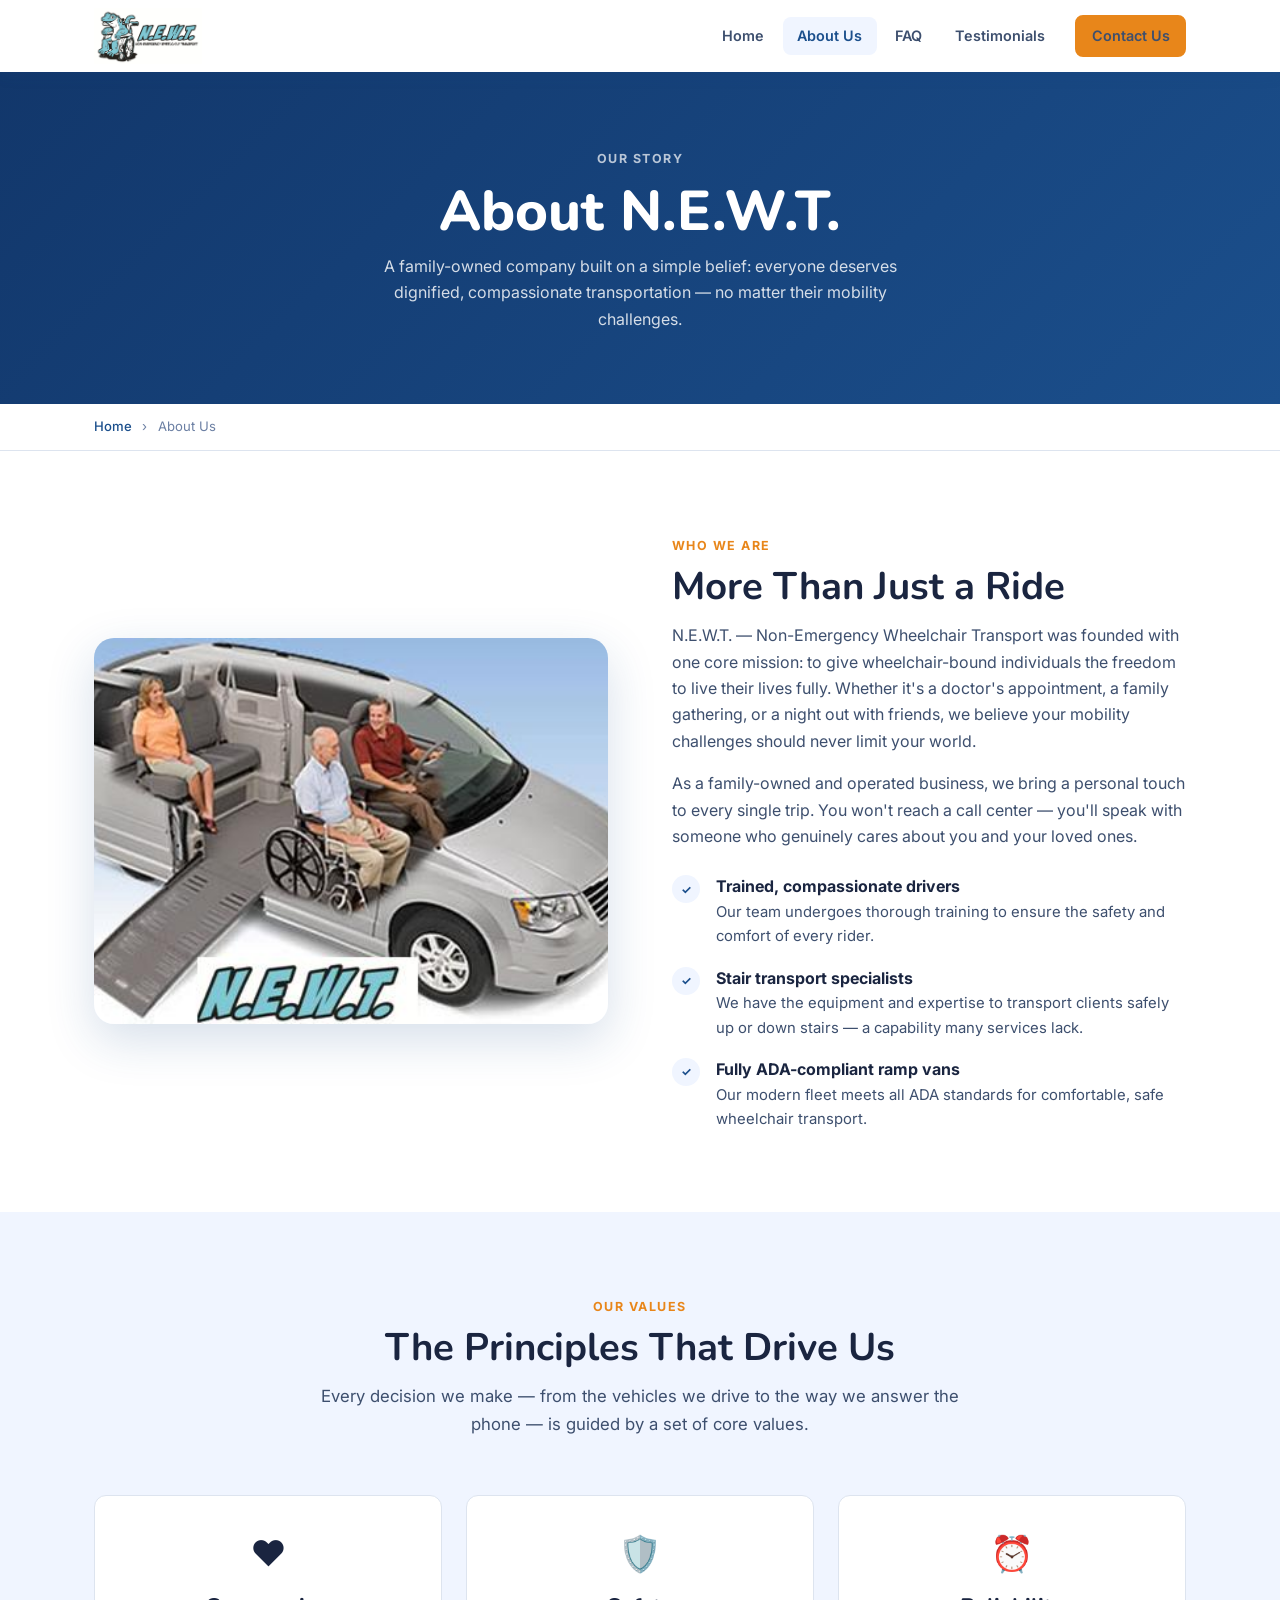
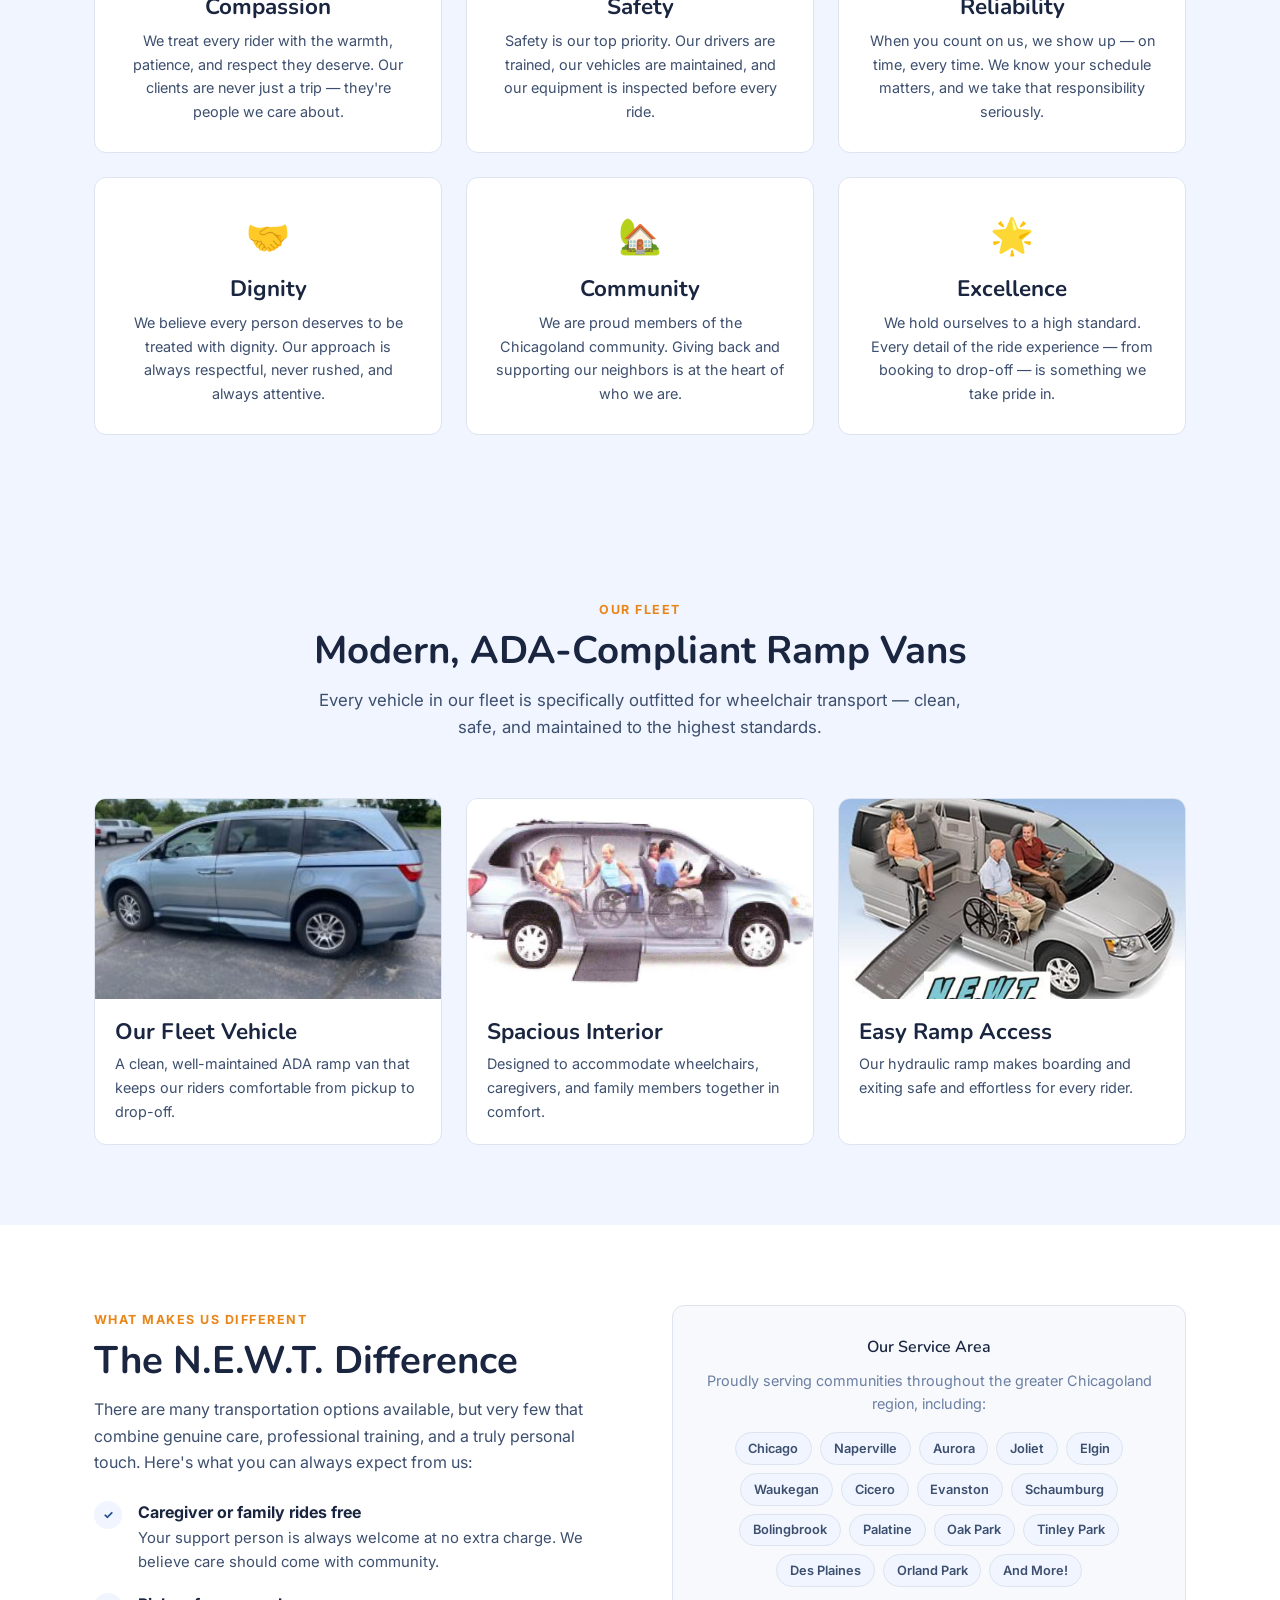
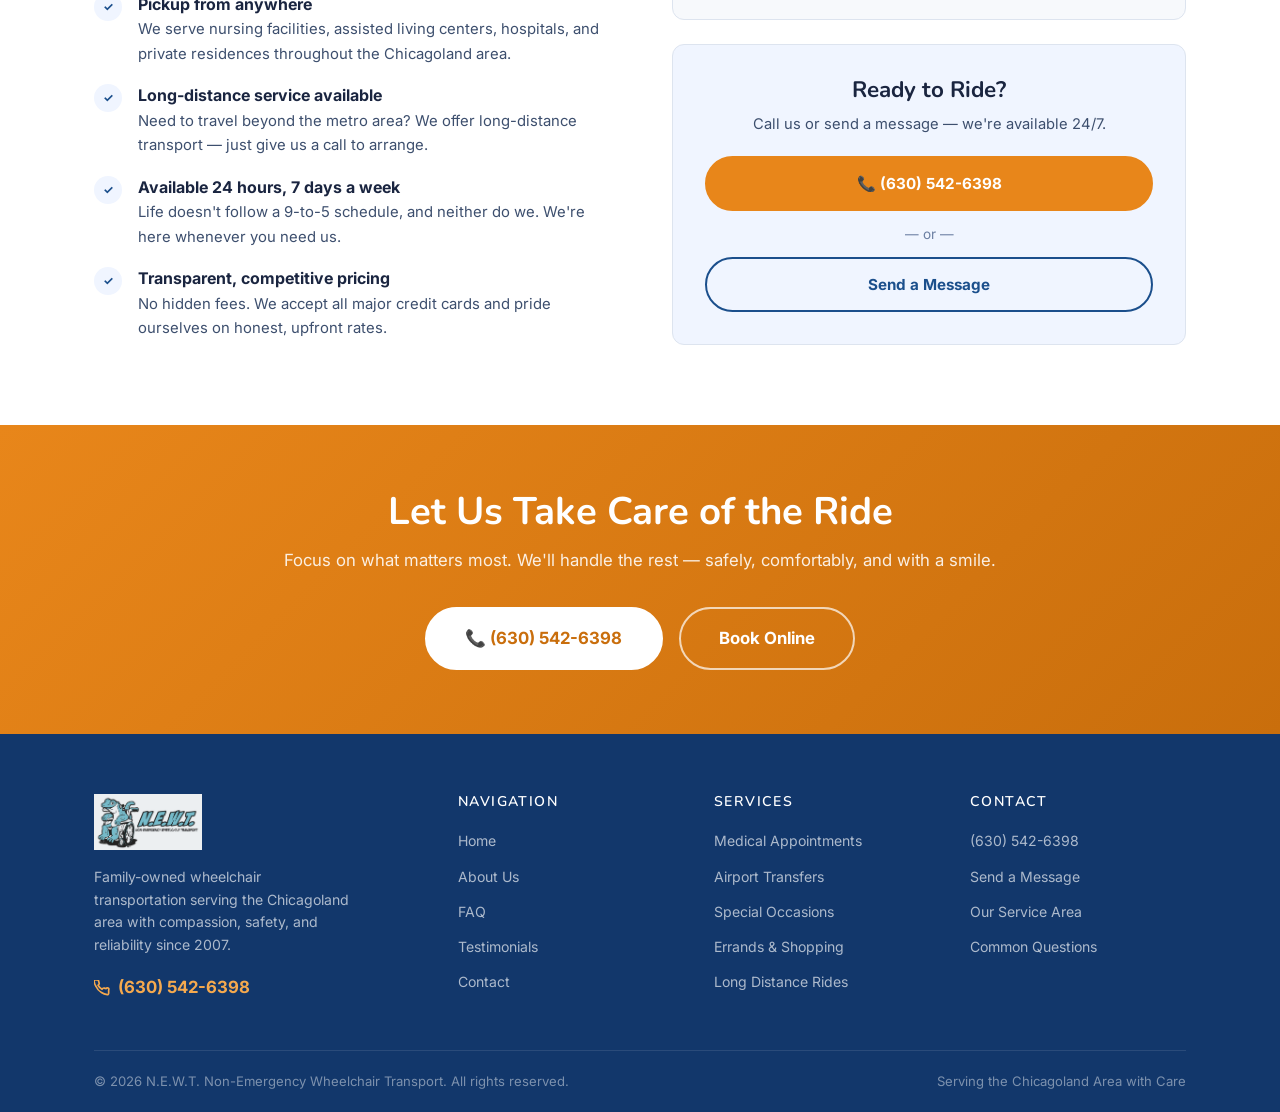
==== about.html @ 8be93bfb "Initial release of N.E.W.T. website revamp - Complete redesign with modern layout, 5 pages, brand lo" ====
<!DOCTYPE html>
<html lang="en">
<head>
  <meta charset="UTF-8" />
  <meta name="viewport" content="width=device-width, initial-scale=1.0" />
  <meta name="description" content="Learn about N.E.W.T. — a family-owned non-emergency wheelchair transport company serving the Chicagoland area with compassion and care." />
  <title>About Us — N.E.W.T. Non-Emergency Wheelchair Transport</title>
  <link rel="preconnect" href="https://fonts.googleapis.com" />
  <link rel="preconnect" href="https://fonts.gstatic.com" crossorigin />
  <link rel="stylesheet" href="css/styles.css" />
</head>
<body>

  <!-- ===== NAVBAR ===== -->
  <header class="navbar">
    <div class="container">
      <nav class="nav-inner">
        <a href="index.html" class="nav-logo">
          <img src="images/logo.png" alt="N.E.W.T. Non-Emergency Wheelchair Transport" class="nav-logo-img" />
        </a>
        <div class="nav-links">
          <a href="index.html">Home</a>
          <a href="about.html" class="active">About Us</a>
          <a href="faq.html">FAQ</a>
          <a href="testimonials.html">Testimonials</a>
          <a href="contact.html" class="btn btn-primary nav-cta">Contact Us</a>
        </div>
        <button class="hamburger" aria-label="Toggle menu">
          <span></span><span></span><span></span>
        </button>
      </nav>
      <div class="mobile-menu">
        <a href="index.html">Home</a>
        <a href="about.html">About Us</a>
        <a href="faq.html">FAQ</a>
        <a href="testimonials.html">Testimonials</a>
        <a href="contact.html" class="btn btn-primary">Contact Us</a>
      </div>
    </div>
  </header>

  <!-- ===== PAGE HERO ===== -->
  <section class="page-hero">
    <div class="container">
      <span class="section-label" style="color: rgba(255,255,255,0.7);">Our Story</span>
      <h1>About N.E.W.T.</h1>
      <p>A family-owned company built on a simple belief: everyone deserves dignified, compassionate transportation — no matter their mobility challenges.</p>
    </div>
  </section>

  <!-- ===== BREADCRUMB ===== -->
  <div class="breadcrumb">
    <div class="container">
      <a href="index.html">Home</a>
      <span>›</span>
      About Us
    </div>
  </div>

  <!-- ===== OUR STORY ===== -->
  <section class="section">
    <div class="container">
      <div class="about-grid">
        <div class="about-image-wrap fade-up">
          <img src="images/van-ramp.png" alt="N.E.W.T. wheelchair van with ramp deployed showing comfortable interior" style="width:100%; height:100%; object-fit:cover; object-position:center;" />
        </div>
        <div class="fade-up">
          <span class="section-label">Who We Are</span>
          <h2>More Than Just a Ride</h2>
          <p style="margin-top: 0.75rem; margin-bottom: 1rem;">N.E.W.T. — Non-Emergency Wheelchair Transport was founded with one core mission: to give wheelchair-bound individuals the freedom to live their lives fully. Whether it's a doctor's appointment, a family gathering, or a night out with friends, we believe your mobility challenges should never limit your world.</p>
          <p>As a family-owned and operated business, we bring a personal touch to every single trip. You won't reach a call center — you'll speak with someone who genuinely cares about you and your loved ones.</p>
          <div class="value-list">
            <div class="value-item">
              <div class="value-check">✓</div>
              <div>
                <strong>Trained, compassionate drivers</strong>
                <p>Our team undergoes thorough training to ensure the safety and comfort of every rider.</p>
              </div>
            </div>
            <div class="value-item">
              <div class="value-check">✓</div>
              <div>
                <strong>Stair transport specialists</strong>
                <p>We have the equipment and expertise to transport clients safely up or down stairs — a capability many services lack.</p>
              </div>
            </div>
            <div class="value-item">
              <div class="value-check">✓</div>
              <div>
                <strong>Fully ADA-compliant ramp vans</strong>
                <p>Our modern fleet meets all ADA standards for comfortable, safe wheelchair transport.</p>
              </div>
            </div>
          </div>
        </div>
      </div>
    </div>
  </section>

  <!-- ===== OUR VALUES ===== -->
  <section class="section section-blue">
    <div class="container">
      <div class="section-header">
        <span class="section-label">Our Values</span>
        <h2>The Principles That Drive Us</h2>
        <p>Every decision we make — from the vehicles we drive to the way we answer the phone — is guided by a set of core values.</p>
      </div>
      <div class="values-grid">
        <div class="value-card fade-up">
          <div class="value-card-icon">❤️</div>
          <h3>Compassion</h3>
          <p>We treat every rider with the warmth, patience, and respect they deserve. Our clients are never just a trip — they're people we care about.</p>
        </div>
        <div class="value-card fade-up">
          <div class="value-card-icon">🛡️</div>
          <h3>Safety</h3>
          <p>Safety is our top priority. Our drivers are trained, our vehicles are maintained, and our equipment is inspected before every ride.</p>
        </div>
        <div class="value-card fade-up">
          <div class="value-card-icon">⏰</div>
          <h3>Reliability</h3>
          <p>When you count on us, we show up — on time, every time. We know your schedule matters, and we take that responsibility seriously.</p>
        </div>
        <div class="value-card fade-up">
          <div class="value-card-icon">🤝</div>
          <h3>Dignity</h3>
          <p>We believe every person deserves to be treated with dignity. Our approach is always respectful, never rushed, and always attentive.</p>
        </div>
        <div class="value-card fade-up">
          <div class="value-card-icon">🏡</div>
          <h3>Community</h3>
          <p>We are proud members of the Chicagoland community. Giving back and supporting our neighbors is at the heart of who we are.</p>
        </div>
        <div class="value-card fade-up">
          <div class="value-card-icon">🌟</div>
          <h3>Excellence</h3>
          <p>We hold ourselves to a high standard. Every detail of the ride experience — from booking to drop-off — is something we take pride in.</p>
        </div>
      </div>
    </div>
  </section>

  <!-- ===== OUR VEHICLES ===== -->
  <section class="section section-blue">
    <div class="container">
      <div class="section-header">
        <span class="section-label">Our Fleet</span>
        <h2>Modern, ADA-Compliant Ramp Vans</h2>
        <p>Every vehicle in our fleet is specifically outfitted for wheelchair transport — clean, safe, and maintained to the highest standards.</p>
      </div>
      <div class="about-vehicles-grid">
        <div class="about-vehicle-card fade-up">
          <div class="about-vehicle-img">
            <img src="images/van-exterior.png" alt="N.E.W.T. blue Honda wheelchair van exterior" />
          </div>
          <div class="about-vehicle-info">
            <h3>Our Fleet Vehicle</h3>
            <p>A clean, well-maintained ADA ramp van that keeps our riders comfortable from pickup to drop-off.</p>
          </div>
        </div>
        <div class="about-vehicle-card fade-up">
          <div class="about-vehicle-img">
            <img src="images/van-interior-diagram.png" alt="Wheelchair van interior layout showing ramp access" />
          </div>
          <div class="about-vehicle-info">
            <h3>Spacious Interior</h3>
            <p>Designed to accommodate wheelchairs, caregivers, and family members together in comfort.</p>
          </div>
        </div>
        <div class="about-vehicle-card fade-up">
          <div class="about-vehicle-img">
            <img src="images/van-ramp.png" alt="Wheelchair van ramp deployed with family boarding" />
          </div>
          <div class="about-vehicle-info">
            <h3>Easy Ramp Access</h3>
            <p>Our hydraulic ramp makes boarding and exiting safe and effortless for every rider.</p>
          </div>
        </div>
      </div>
    </div>
  </section>

  <!-- ===== WHAT SETS US APART ===== -->
  <section class="section">
    <div class="container">
      <div class="about-grid" style="align-items: start;">
        <div class="fade-up">
          <span class="section-label">What Makes Us Different</span>
          <h2>The N.E.W.T. Difference</h2>
          <p style="margin-top: 0.75rem; margin-bottom: 1.25rem;">There are many transportation options available, but very few that combine genuine care, professional training, and a truly personal touch. Here's what you can always expect from us:</p>

          <div class="value-list">
            <div class="value-item">
              <div class="value-check">✓</div>
              <div>
                <strong>Caregiver or family rides free</strong>
                <p>Your support person is always welcome at no extra charge. We believe care should come with community.</p>
              </div>
            </div>
            <div class="value-item">
              <div class="value-check">✓</div>
              <div>
                <strong>Pickup from anywhere</strong>
                <p>We serve nursing facilities, assisted living centers, hospitals, and private residences throughout the Chicagoland area.</p>
              </div>
            </div>
            <div class="value-item">
              <div class="value-check">✓</div>
              <div>
                <strong>Long-distance service available</strong>
                <p>Need to travel beyond the metro area? We offer long-distance transport — just give us a call to arrange.</p>
              </div>
            </div>
            <div class="value-item">
              <div class="value-check">✓</div>
              <div>
                <strong>Available 24 hours, 7 days a week</strong>
                <p>Life doesn't follow a 9-to-5 schedule, and neither do we. We're here whenever you need us.</p>
              </div>
            </div>
            <div class="value-item">
              <div class="value-check">✓</div>
              <div>
                <strong>Transparent, competitive pricing</strong>
                <p>No hidden fees. We accept all major credit cards and pride ourselves on honest, upfront rates.</p>
              </div>
            </div>
          </div>
        </div>
        <div class="fade-up">
          <div class="service-area">
            <h4>Our Service Area</h4>
            <p style="font-size:0.9rem; color:var(--text-light); margin-bottom: 0.5rem;">Proudly serving communities throughout the greater Chicagoland region, including:</p>
            <div class="area-tags">
              <span class="area-tag">Chicago</span>
              <span class="area-tag">Naperville</span>
              <span class="area-tag">Aurora</span>
              <span class="area-tag">Joliet</span>
              <span class="area-tag">Elgin</span>
              <span class="area-tag">Waukegan</span>
              <span class="area-tag">Cicero</span>
              <span class="area-tag">Evanston</span>
              <span class="area-tag">Schaumburg</span>
              <span class="area-tag">Bolingbrook</span>
              <span class="area-tag">Palatine</span>
              <span class="area-tag">Oak Park</span>
              <span class="area-tag">Tinley Park</span>
              <span class="area-tag">Des Plaines</span>
              <span class="area-tag">Orland Park</span>
              <span class="area-tag">And More!</span>
            </div>
          </div>
          <div style="background: var(--light-bg); border: 1px solid var(--border); border-radius: var(--radius); padding: 2rem; margin-top: 1.5rem; text-align:center;">
            <h3 style="margin-bottom: 0.5rem;">Ready to Ride?</h3>
            <p style="font-size: 0.92rem; margin-bottom: 1.25rem;">Call us or send a message — we're available 24/7.</p>
            <a href="tel:6305426398" class="btn btn-primary" style="width:100%; justify-content:center;">📞 (630) 542-6398</a>
            <div style="margin: 0.75rem 0; color: var(--text-light); font-size: 0.85rem;">— or —</div>
            <a href="contact.html" class="btn btn-outline-dark" style="width:100%; justify-content:center;">Send a Message</a>
          </div>
        </div>
      </div>
    </div>
  </section>

  <!-- ===== CTA BANNER ===== -->
  <section class="cta-banner">
    <div class="container">
      <h2>Let Us Take Care of the Ride</h2>
      <p>Focus on what matters most. We'll handle the rest — safely, comfortably, and with a smile.</p>
      <div class="cta-actions">
        <a href="tel:6305426398" class="btn btn-white btn-lg">📞 (630) 542-6398</a>
        <a href="contact.html" class="btn btn-outline btn-lg">Book Online</a>
      </div>
    </div>
  </section>

  <!-- ===== FOOTER ===== -->
  <footer class="footer">
    <div class="container">
      <div class="footer-grid">
        <div class="footer-brand">
          <a href="index.html" class="nav-logo">
            <img src="images/logo.png" alt="N.E.W.T. Non-Emergency Wheelchair Transport" class="nav-logo-img" />
          </a>
          <p>Family-owned wheelchair transportation serving the Chicagoland area with compassion, safety, and reliability since 2007.</p>
          <a href="tel:6305426398" class="footer-phone">
            <svg width="16" height="16" viewBox="0 0 24 24" fill="none" stroke="currentColor" stroke-width="2.5" stroke-linecap="round" stroke-linejoin="round"><path d="M22 16.92v3a2 2 0 01-2.18 2 19.79 19.79 0 01-8.63-3.07A19.5 19.5 0 013.07 9.76 19.79 19.79 0 01.01 1.11 2 2 0 012 .01h3a2 2 0 012 1.72c.127.96.361 1.903.7 2.81a2 2 0 01-.45 2.11L6.09 7.91a16 16 0 006 6l1.27-1.27a2 2 0 012.11-.45c.907.339 1.85.573 2.81.7A2 2 0 0122 14.92z"/></svg>
            (630) 542-6398
          </a>
        </div>
        <div class="footer-col">
          <h4>Navigation</h4>
          <ul>
            <li><a href="index.html">Home</a></li>
            <li><a href="about.html">About Us</a></li>
            <li><a href="faq.html">FAQ</a></li>
            <li><a href="testimonials.html">Testimonials</a></li>
            <li><a href="contact.html">Contact</a></li>
          </ul>
        </div>
        <div class="footer-col">
          <h4>Services</h4>
          <ul>
            <li><a href="contact.html">Medical Appointments</a></li>
            <li><a href="contact.html">Airport Transfers</a></li>
            <li><a href="contact.html">Special Occasions</a></li>
            <li><a href="contact.html">Errands &amp; Shopping</a></li>
            <li><a href="contact.html">Long Distance Rides</a></li>
          </ul>
        </div>
        <div class="footer-col">
          <h4>Contact</h4>
          <ul>
            <li><a href="tel:6305426398">(630) 542-6398</a></li>
            <li><a href="contact.html">Send a Message</a></li>
            <li><a href="about.html">Our Service Area</a></li>
            <li><a href="faq.html">Common Questions</a></li>
          </ul>
        </div>
      </div>
      <div class="footer-bottom">
        <span>&copy; 2026 N.E.W.T. Non-Emergency Wheelchair Transport. All rights reserved.</span>
        <span>Serving the Chicagoland Area with Care</span>
      </div>
    </div>
  </footer>

  <script src="js/main.js"></script>
</body>
</html>
---- css/styles.css ----
/* =============================================
   N.E.W.T. — Non-Emergency Wheelchair Transport
   Main Stylesheet
   ============================================= */

@import url('https://fonts.googleapis.com/css2?family=Inter:wght@300;400;500;600;700;800&family=Nunito:wght@400;600;700;800&display=swap');

/* ---- CSS Variables ---- */
:root {
  --primary:       #1b4f8c;
  --primary-dark:  #12376b;
  --primary-light: #2a6cc4;
  --accent:        #e8861a;
  --accent-dark:   #c96e0c;
  --accent-light:  #f5a94e;
  --light-bg:      #f0f5ff;
  --light-gray:    #f7f9fc;
  --border:        #dde4ef;
  --text-dark:     #1a2540;
  --text-mid:      #3d4f6e;
  --text-light:    #6b7fa3;
  --white:         #ffffff;
  --shadow-sm:     0 2px 8px rgba(27, 79, 140, 0.08);
  --shadow-md:     0 6px 24px rgba(27, 79, 140, 0.13);
  --shadow-lg:     0 16px 48px rgba(27, 79, 140, 0.18);
  --radius:        12px;
  --radius-lg:     20px;
  --transition:    0.25s ease;
}

/* ---- Reset & Base ---- */
*, *::before, *::after { box-sizing: border-box; margin: 0; padding: 0; }

html { scroll-behavior: smooth; font-size: 16px; }

body {
  font-family: 'Inter', sans-serif;
  color: var(--text-dark);
  background: var(--white);
  line-height: 1.65;
  -webkit-font-smoothing: antialiased;
}

img { max-width: 100%; display: block; }
a  { color: inherit; text-decoration: none; }
ul { list-style: none; }

/* ---- Typography ---- */
h1, h2, h3, h4 {
  font-family: 'Nunito', sans-serif;
  line-height: 1.2;
  color: var(--text-dark);
}
h1 { font-size: clamp(2rem, 5vw, 3.5rem); font-weight: 800; }
h2 { font-size: clamp(1.6rem, 3.5vw, 2.4rem); font-weight: 700; }
h3 { font-size: clamp(1.15rem, 2.5vw, 1.4rem); font-weight: 700; }
h4 { font-size: 1rem; font-weight: 600; }
p  { color: var(--text-mid); }

.section-label {
  display: inline-block;
  font-size: 0.78rem;
  font-weight: 700;
  letter-spacing: 0.12em;
  text-transform: uppercase;
  color: var(--accent);
  margin-bottom: 0.5rem;
}

/* ---- Layout Helpers ---- */
.container {
  max-width: 1140px;
  margin: 0 auto;
  padding: 0 1.5rem;
}

.section { padding: 80px 0; }
.section-alt { background: var(--light-gray); }
.section-blue { background: var(--light-bg); }

.section-header {
  text-align: center;
  max-width: 680px;
  margin: 0 auto 56px;
}
.section-header p {
  margin-top: 0.75rem;
  font-size: 1.05rem;
}

/* ---- Buttons ---- */
.btn {
  display: inline-flex;
  align-items: center;
  gap: 0.5rem;
  padding: 0.8rem 1.9rem;
  border-radius: 50px;
  font-weight: 700;
  font-size: 0.95rem;
  cursor: pointer;
  border: 2px solid transparent;
  transition: all var(--transition);
  text-decoration: none;
  white-space: nowrap;
}
.btn-primary {
  background: var(--accent);
  color: var(--white);
  border-color: var(--accent);
}
.btn-primary:hover {
  background: var(--accent-dark);
  border-color: var(--accent-dark);
  transform: translateY(-2px);
  box-shadow: 0 8px 20px rgba(232, 134, 26, 0.35);
}
.btn-outline {
  background: transparent;
  color: var(--white);
  border-color: rgba(255,255,255,0.7);
}
.btn-outline:hover {
  background: rgba(255,255,255,0.15);
  border-color: var(--white);
  transform: translateY(-2px);
}
.btn-outline-dark {
  background: transparent;
  color: var(--primary);
  border-color: var(--primary);
}
.btn-outline-dark:hover {
  background: var(--primary);
  color: var(--white);
  transform: translateY(-2px);
}
.btn-lg { padding: 1rem 2.4rem; font-size: 1.05rem; }

/* ---- Navigation ---- */
.navbar {
  position: sticky;
  top: 0;
  z-index: 1000;
  background: var(--white);
  box-shadow: 0 2px 16px rgba(27, 79, 140, 0.1);
  transition: box-shadow var(--transition);
}

.nav-inner {
  display: flex;
  align-items: center;
  justify-content: space-between;
  height: 72px;
}

.nav-logo {
  display: flex;
  align-items: center;
  gap: 0.65rem;
  text-decoration: none;
}
.nav-logo-img {
  height: 56px;
  width: auto;
  display: block;
  flex-shrink: 0;
  object-fit: contain;
}

.nav-links {
  display: flex;
  align-items: center;
  gap: 0.25rem;
}
.nav-links a {
  padding: 0.45rem 0.9rem;
  border-radius: 8px;
  font-weight: 600;
  font-size: 0.9rem;
  color: var(--text-mid);
  transition: all var(--transition);
  position: relative;
}
.nav-links a:hover,
.nav-links a.active {
  color: var(--primary);
  background: var(--light-bg);
}
.nav-cta {
  margin-left: 0.75rem;
}

.hamburger {
  display: none;
  flex-direction: column;
  gap: 5px;
  cursor: pointer;
  padding: 6px;
  border: none;
  background: none;
}
.hamburger span {
  display: block;
  width: 24px;
  height: 2.5px;
  background: var(--primary);
  border-radius: 4px;
  transition: all var(--transition);
}
.hamburger.open span:nth-child(1) { transform: translateY(7.5px) rotate(45deg); }
.hamburger.open span:nth-child(2) { opacity: 0; }
.hamburger.open span:nth-child(3) { transform: translateY(-7.5px) rotate(-45deg); }

.mobile-menu {
  display: none;
  flex-direction: column;
  padding: 1rem 1.5rem 1.5rem;
  border-top: 1px solid var(--border);
  gap: 0.25rem;
}
.mobile-menu a {
  padding: 0.65rem 0.9rem;
  border-radius: 8px;
  font-weight: 600;
  color: var(--text-mid);
  transition: all var(--transition);
}
.mobile-menu a:hover, .mobile-menu a.active {
  color: var(--primary);
  background: var(--light-bg);
}
.mobile-menu .btn { margin-top: 0.5rem; justify-content: center; }
.mobile-menu.open { display: flex; }

/* ---- Hero ---- */
.hero {
  background: linear-gradient(135deg, var(--primary-dark) 0%, var(--primary) 50%, var(--primary-light) 100%);
  position: relative;
  overflow: hidden;
  padding: 100px 0 90px;
  color: var(--white);
}
.hero::before {
  content: '';
  position: absolute;
  inset: 0;
  background: url("data:image/svg+xml,%3Csvg width='60' height='60' viewBox='0 0 60 60' xmlns='http://www.w3.org/2000/svg'%3E%3Cg fill='none' fill-rule='evenodd'%3E%3Cg fill='%23ffffff' fill-opacity='0.03'%3E%3Cpath d='M36 34v-4h-2v4h-4v2h4v4h2v-4h4v-2h-4zm0-30V0h-2v4h-4v2h4v4h2V6h4V4h-4zM6 34v-4H4v4H0v2h4v4h2v-4h4v-2H6zM6 4V0H4v4H0v2h4v4h2V6h4V4H6z'/%3E%3C/g%3E%3C/g%3E%3C/svg%3E");
}
.hero-grid {
  display: grid;
  grid-template-columns: 1fr 1fr;
  gap: 3rem;
  align-items: center;
  position: relative;
  z-index: 1;
}
.hero-badge {
  display: inline-flex;
  align-items: center;
  gap: 0.4rem;
  background: rgba(255,255,255,0.15);
  border: 1px solid rgba(255,255,255,0.25);
  border-radius: 50px;
  padding: 0.35rem 0.9rem;
  font-size: 0.8rem;
  font-weight: 600;
  margin-bottom: 1.25rem;
  backdrop-filter: blur(4px);
}
.hero h1 { color: var(--white); margin-bottom: 1rem; }
.hero p {
  color: rgba(255,255,255,0.85);
  font-size: 1.1rem;
  margin-bottom: 1.75rem;
  max-width: 520px;
}
.hero-actions {
  display: flex;
  gap: 1rem;
  flex-wrap: wrap;
  align-items: center;
}
.hero-phone {
  display: flex;
  align-items: center;
  gap: 0.5rem;
  color: rgba(255,255,255,0.9);
  font-weight: 600;
  font-size: 0.95rem;
}
.hero-phone svg { flex-shrink: 0; }

.hero-card {
  background: rgba(255,255,255,0.1);
  border: 1px solid rgba(255,255,255,0.2);
  backdrop-filter: blur(12px);
  border-radius: var(--radius-lg);
  padding: 2rem;
  color: var(--white);
}
.hero-card h3 {
  color: var(--white);
  margin-bottom: 1.25rem;
  font-size: 1.1rem;
}
.hero-feature {
  display: flex;
  align-items: flex-start;
  gap: 0.75rem;
  margin-bottom: 0.85rem;
}
.hero-feature:last-child { margin-bottom: 0; }
.hero-feature-icon {
  width: 32px;
  height: 32px;
  background: rgba(255,255,255,0.2);
  border-radius: 8px;
  display: flex;
  align-items: center;
  justify-content: center;
  flex-shrink: 0;
  font-size: 0.9rem;
}
.hero-feature p {
  color: rgba(255,255,255,0.85);
  font-size: 0.9rem;
  margin-top: 0.1rem;
}
.hero-feature strong { color: var(--white); font-size: 0.95rem; }

/* ---- Stats Bar ---- */
.stats-bar {
  background: var(--primary-dark);
  padding: 28px 0;
}
.stats-grid {
  display: grid;
  grid-template-columns: repeat(4, 1fr);
  gap: 1rem;
  text-align: center;
}
.stat-item { color: var(--white); }
.stat-number {
  font-family: 'Nunito', sans-serif;
  font-size: 2rem;
  font-weight: 800;
  color: var(--accent-light);
  line-height: 1;
}
.stat-label {
  font-size: 0.8rem;
  color: rgba(255,255,255,0.7);
  margin-top: 0.25rem;
  font-weight: 500;
}

/* ---- Features / Why Choose ---- */
.features-grid {
  display: grid;
  grid-template-columns: repeat(3, 1fr);
  gap: 1.75rem;
}
.feature-card {
  background: var(--white);
  border: 1px solid var(--border);
  border-radius: var(--radius);
  padding: 2rem;
  transition: all var(--transition);
}
.feature-card:hover {
  box-shadow: var(--shadow-md);
  transform: translateY(-4px);
  border-color: transparent;
}
.feature-icon {
  width: 52px;
  height: 52px;
  background: var(--light-bg);
  border-radius: var(--radius);
  display: flex;
  align-items: center;
  justify-content: center;
  margin-bottom: 1.1rem;
  font-size: 1.4rem;
}
.feature-card h3 { margin-bottom: 0.5rem; }
.feature-card p { font-size: 0.92rem; }

/* ---- Services ---- */
.services-grid {
  display: grid;
  grid-template-columns: repeat(3, 1fr);
  gap: 1.25rem;
}
.service-item {
  display: flex;
  align-items: center;
  gap: 0.9rem;
  background: var(--white);
  border: 1px solid var(--border);
  border-radius: var(--radius);
  padding: 1.1rem 1.25rem;
  transition: all var(--transition);
}
.service-item:hover {
  background: var(--light-bg);
  border-color: var(--primary-light);
  transform: translateX(4px);
}
.service-icon {
  width: 40px;
  height: 40px;
  background: var(--light-bg);
  border-radius: 8px;
  display: flex;
  align-items: center;
  justify-content: center;
  font-size: 1.2rem;
  flex-shrink: 0;
}
.service-item span {
  font-weight: 600;
  font-size: 0.92rem;
  color: var(--text-dark);
}

/* ---- CTA Banner ---- */
.cta-banner {
  background: linear-gradient(135deg, var(--accent) 0%, var(--accent-dark) 100%);
  padding: 64px 0;
  text-align: center;
}
.cta-banner h2 { color: var(--white); margin-bottom: 0.75rem; }
.cta-banner p { color: rgba(255,255,255,0.88); font-size: 1.05rem; margin-bottom: 2rem; }
.cta-actions { display: flex; gap: 1rem; justify-content: center; flex-wrap: wrap; }
.btn-white {
  background: var(--white);
  color: var(--accent-dark);
  border-color: var(--white);
}
.btn-white:hover {
  background: rgba(255,255,255,0.9);
  transform: translateY(-2px);
  box-shadow: 0 8px 20px rgba(0,0,0,0.15);
}

/* ---- Testimonials ---- */
.testimonials-grid {
  display: grid;
  grid-template-columns: repeat(3, 1fr);
  gap: 1.75rem;
}
.testimonial-card {
  background: var(--white);
  border: 1px solid var(--border);
  border-radius: var(--radius);
  padding: 2rem;
  display: flex;
  flex-direction: column;
  transition: all var(--transition);
}
.testimonial-card:hover {
  box-shadow: var(--shadow-md);
  transform: translateY(-4px);
  border-color: transparent;
}
.stars {
  color: #f6bc3a;
  font-size: 1rem;
  margin-bottom: 1rem;
  letter-spacing: 2px;
}
.testimonial-card blockquote {
  font-style: italic;
  color: var(--text-mid);
  font-size: 0.95rem;
  line-height: 1.7;
  flex: 1;
  margin-bottom: 1.5rem;
}
.testimonial-author {
  display: flex;
  align-items: center;
  gap: 0.75rem;
  padding-top: 1.25rem;
  border-top: 1px solid var(--border);
}
.author-avatar {
  width: 42px;
  height: 42px;
  border-radius: 50%;
  background: var(--light-bg);
  display: flex;
  align-items: center;
  justify-content: center;
  font-weight: 800;
  font-size: 0.9rem;
  color: var(--primary);
  flex-shrink: 0;
}
.author-info strong {
  display: block;
  font-size: 0.9rem;
  color: var(--text-dark);
}
.author-info span {
  font-size: 0.8rem;
  color: var(--text-light);
}

/* ---- Vehicle Showcase ---- */
.vehicles-showcase {
  display: grid;
  grid-template-columns: 1.35fr 1fr;
  gap: 1.75rem;
  align-items: start;
}
.vehicle-main {
  border-radius: var(--radius-lg);
  overflow: hidden;
  background: #fff;
  border: 1px solid var(--border);
  box-shadow: var(--shadow-md);
}
.vehicle-main img {
  width: 100%;
  height: 320px;
  object-fit: cover;
  object-position: center;
  display: block;
}
.vehicle-main-caption {
  padding: 1.1rem 1.4rem;
  background: var(--white);
  display: flex;
  flex-direction: column;
  gap: 0.25rem;
}
.vehicle-main-caption strong {
  font-size: 0.95rem;
  color: var(--text-dark);
}
.vehicle-main-caption span {
  font-size: 0.85rem;
  color: var(--text-light);
}
.vehicle-side {
  display: flex;
  flex-direction: column;
  gap: 1.1rem;
}
.vehicle-thumb {
  border-radius: var(--radius);
  overflow: hidden;
  background: var(--white);
  border: 1px solid var(--border);
  box-shadow: var(--shadow-sm);
}
.vehicle-thumb img {
  width: 100%;
  height: 160px;
  object-fit: cover;
  object-position: center;
  display: block;
}
.vehicle-thumb-caption {
  padding: 0.75rem 1rem;
  display: flex;
  flex-direction: column;
  gap: 0.15rem;
}
.vehicle-thumb-caption strong {
  font-size: 0.88rem;
  color: var(--text-dark);
}
.vehicle-thumb-caption span {
  font-size: 0.8rem;
  color: var(--text-light);
}
.vehicle-features {
  background: var(--white);
  border: 1px solid var(--border);
  border-radius: var(--radius);
  padding: 1.1rem 1.25rem;
  display: grid;
  grid-template-columns: 1fr 1fr;
  gap: 0.65rem;
}
.vehicle-feat-item {
  display: flex;
  align-items: center;
  gap: 0.5rem;
  font-size: 0.85rem;
  font-weight: 600;
  color: var(--text-mid);
}
.vehicle-feat-icon {
  font-size: 1rem;
  flex-shrink: 0;
}
@media (max-width: 768px) {
  .vehicles-showcase { grid-template-columns: 1fr; }
  .vehicle-main img { height: 220px; }
  .vehicle-thumb img { height: 180px; }
}

/* ---- About Page ---- */
.about-hero {
  background: linear-gradient(135deg, var(--primary-dark) 0%, var(--primary) 100%);
  padding: 80px 0;
  color: var(--white);
  text-align: center;
}
.about-hero h1 { color: var(--white); margin-bottom: 0.75rem; }
.about-hero p { color: rgba(255,255,255,0.85); font-size: 1.1rem; max-width: 600px; margin: 0 auto; }

.page-hero {
  background: linear-gradient(135deg, var(--primary-dark) 0%, var(--primary) 100%);
  padding: 72px 0;
  color: var(--white);
  text-align: center;
}
.page-hero h1 { color: var(--white); margin-bottom: 0.5rem; }
.page-hero p { color: rgba(255,255,255,0.82); font-size: 1rem; max-width: 540px; margin: 0 auto; }

.about-grid {
  display: grid;
  grid-template-columns: 1fr 1fr;
  gap: 4rem;
  align-items: center;
}
.about-image-wrap {
  border-radius: var(--radius-lg);
  overflow: hidden;
  box-shadow: var(--shadow-lg);
  background: var(--light-bg);
  aspect-ratio: 4/3;
}
.about-image-placeholder {
  text-align: center;
  padding: 2rem;
}
.about-image-placeholder .big-icon {
  font-size: 5rem;
  margin-bottom: 1rem;
}
.about-image-placeholder p { font-size: 0.9rem; color: var(--text-light); }

/* ---- About Vehicles Grid ---- */
.about-vehicles-grid {
  display: grid;
  grid-template-columns: repeat(3, 1fr);
  gap: 1.5rem;
}
.about-vehicle-card {
  background: var(--white);
  border: 1px solid var(--border);
  border-radius: var(--radius);
  overflow: hidden;
  transition: all var(--transition);
}
.about-vehicle-card:hover {
  box-shadow: var(--shadow-md);
  transform: translateY(-4px);
  border-color: transparent;
}
.about-vehicle-img {
  width: 100%;
  height: 200px;
  overflow: hidden;
  background: var(--light-gray);
}
.about-vehicle-img img {
  width: 100%;
  height: 100%;
  object-fit: cover;
  object-position: center;
  transition: transform 0.4s ease;
}
.about-vehicle-card:hover .about-vehicle-img img {
  transform: scale(1.04);
}
.about-vehicle-info {
  padding: 1.25rem;
}
.about-vehicle-info h3 { margin-bottom: 0.4rem; }
.about-vehicle-info p { font-size: 0.9rem; }
@media (max-width: 768px) {
  .about-vehicles-grid { grid-template-columns: 1fr; }
  .about-vehicle-img { height: 220px; }
}

.value-list { display: flex; flex-direction: column; gap: 1rem; margin-top: 1.5rem; }
.value-item {
  display: flex;
  gap: 1rem;
  align-items: flex-start;
}
.value-check {
  width: 28px;
  height: 28px;
  background: var(--light-bg);
  border-radius: 50%;
  display: flex;
  align-items: center;
  justify-content: center;
  flex-shrink: 0;
  color: var(--primary);
  font-weight: 700;
  font-size: 0.75rem;
  margin-top: 2px;
}
.value-item p { font-size: 0.93rem; }

.values-grid {
  display: grid;
  grid-template-columns: repeat(3, 1fr);
  gap: 1.5rem;
}
.value-card {
  background: var(--white);
  border: 1px solid var(--border);
  border-radius: var(--radius);
  padding: 1.75rem;
  text-align: center;
  transition: all var(--transition);
}
.value-card:hover {
  box-shadow: var(--shadow-md);
  transform: translateY(-4px);
  border-color: transparent;
}
.value-card-icon { font-size: 2.2rem; margin-bottom: 0.75rem; }
.value-card h3 { margin-bottom: 0.5rem; }
.value-card p { font-size: 0.9rem; }

/* ---- FAQ Page ---- */
.faq-list { max-width: 780px; margin: 0 auto; display: flex; flex-direction: column; gap: 0.85rem; }
.faq-item {
  background: var(--white);
  border: 1px solid var(--border);
  border-radius: var(--radius);
  overflow: hidden;
  transition: box-shadow var(--transition);
}
.faq-item.open { box-shadow: var(--shadow-md); border-color: transparent; }
.faq-question {
  width: 100%;
  display: flex;
  align-items: center;
  justify-content: space-between;
  padding: 1.25rem 1.5rem;
  background: none;
  border: none;
  cursor: pointer;
  text-align: left;
  font-family: 'Nunito', sans-serif;
  font-size: 1rem;
  font-weight: 700;
  color: var(--text-dark);
  gap: 1rem;
  transition: background var(--transition);
}
.faq-question:hover { background: var(--light-gray); }
.faq-item.open .faq-question { background: var(--light-bg); color: var(--primary); }
.faq-chevron {
  width: 24px;
  height: 24px;
  background: var(--light-bg);
  border-radius: 50%;
  display: flex;
  align-items: center;
  justify-content: center;
  flex-shrink: 0;
  transition: transform var(--transition);
  font-size: 0.7rem;
  color: var(--primary);
}
.faq-item.open .faq-chevron { transform: rotate(180deg); background: var(--primary); color: var(--white); }
.faq-answer {
  max-height: 0;
  overflow: hidden;
  transition: max-height 0.35s ease, padding 0.35s ease;
}
.faq-answer-inner {
  padding: 0 1.5rem 1.5rem;
  color: var(--text-mid);
  font-size: 0.95rem;
  line-height: 1.7;
}
.faq-item.open .faq-answer { max-height: 400px; }

.faq-categories { display: flex; gap: 0.5rem; flex-wrap: wrap; justify-content: center; margin-bottom: 2.5rem; }
.faq-cat-btn {
  padding: 0.4rem 1.1rem;
  border-radius: 50px;
  border: 2px solid var(--border);
  background: var(--white);
  font-size: 0.85rem;
  font-weight: 600;
  color: var(--text-mid);
  cursor: pointer;
  transition: all var(--transition);
}
.faq-cat-btn:hover, .faq-cat-btn.active {
  border-color: var(--primary);
  color: var(--primary);
  background: var(--light-bg);
}

/* ---- Contact Page ---- */
.contact-grid {
  display: grid;
  grid-template-columns: 1fr 1.6fr;
  gap: 3rem;
  align-items: start;
}
.contact-info-card {
  background: var(--primary);
  border-radius: var(--radius-lg);
  padding: 2.5rem;
  color: var(--white);
  position: sticky;
  top: 100px;
}
.contact-info-card h3 { color: var(--white); margin-bottom: 0.5rem; }
.contact-info-card > p { color: rgba(255,255,255,0.8); margin-bottom: 2rem; font-size: 0.93rem; }
.contact-detail {
  display: flex;
  gap: 1rem;
  align-items: flex-start;
  margin-bottom: 1.5rem;
}
.contact-detail:last-of-type { margin-bottom: 0; }
.contact-detail-icon {
  width: 40px;
  height: 40px;
  background: rgba(255,255,255,0.15);
  border-radius: 10px;
  display: flex;
  align-items: center;
  justify-content: center;
  flex-shrink: 0;
  font-size: 1.1rem;
}
.contact-detail-text strong { display: block; color: var(--white); font-size: 0.9rem; margin-bottom: 0.15rem; }
.contact-detail-text span { color: rgba(255,255,255,0.75); font-size: 0.9rem; }
.contact-detail-text a { color: var(--accent-light); font-weight: 600; font-size: 1rem; }
.contact-detail-text a:hover { text-decoration: underline; }

.contact-form-card {
  background: var(--white);
  border: 1px solid var(--border);
  border-radius: var(--radius-lg);
  padding: 2.5rem;
  box-shadow: var(--shadow-sm);
}
.contact-form-card h3 { margin-bottom: 0.4rem; }
.contact-form-card > p { color: var(--text-light); font-size: 0.92rem; margin-bottom: 2rem; }

.form-row { display: grid; grid-template-columns: 1fr 1fr; gap: 1.25rem; }
.form-group { margin-bottom: 1.25rem; }
.form-group label {
  display: block;
  font-size: 0.85rem;
  font-weight: 600;
  color: var(--text-dark);
  margin-bottom: 0.4rem;
}
.form-group input,
.form-group select,
.form-group textarea {
  width: 100%;
  padding: 0.75rem 1rem;
  border: 1.5px solid var(--border);
  border-radius: var(--radius);
  font-size: 0.93rem;
  font-family: 'Inter', sans-serif;
  color: var(--text-dark);
  background: var(--white);
  transition: border-color var(--transition), box-shadow var(--transition);
  outline: none;
}
.form-group input:focus,
.form-group select:focus,
.form-group textarea:focus {
  border-color: var(--primary);
  box-shadow: 0 0 0 3px rgba(27, 79, 140, 0.1);
}
.form-group textarea { resize: vertical; min-height: 120px; }
.form-group select { appearance: none; background-image: url("data:image/svg+xml,%3Csvg xmlns='http://www.w3.org/2000/svg' width='12' height='8' fill='none'%3E%3Cpath d='M1 1l5 5 5-5' stroke='%236b7fa3' stroke-width='1.5' stroke-linecap='round'/%3E%3C/svg%3E"); background-repeat: no-repeat; background-position: right 1rem center; padding-right: 2.5rem; }
.form-submit { width: 100%; }

.success-message {
  display: none;
  background: #ecfdf5;
  border: 1.5px solid #6ee7b7;
  border-radius: var(--radius);
  padding: 1rem 1.25rem;
  color: #065f46;
  font-size: 0.92rem;
  font-weight: 600;
  text-align: center;
  margin-top: 1rem;
}
.success-message.show { display: block; }

/* ---- Service Area Map Placeholder ---- */
.service-area {
  background: var(--light-gray);
  border: 1px solid var(--border);
  border-radius: var(--radius);
  padding: 2rem;
  text-align: center;
}
.service-area h4 { margin-bottom: 0.75rem; }
.area-tags { display: flex; flex-wrap: wrap; gap: 0.5rem; justify-content: center; margin-top: 1rem; }
.area-tag {
  padding: 0.3rem 0.8rem;
  background: var(--light-bg);
  border: 1px solid var(--border);
  border-radius: 50px;
  font-size: 0.8rem;
  font-weight: 600;
  color: var(--text-mid);
}

/* ---- Footer ---- */
.footer {
  background: var(--primary-dark);
  color: rgba(255,255,255,0.8);
  padding: 60px 0 0;
}
.footer-grid {
  display: grid;
  grid-template-columns: 1.5fr 1fr 1fr 1fr;
  gap: 2.5rem;
  padding-bottom: 48px;
}
.footer-brand .nav-logo { margin-bottom: 1rem; }
.footer-brand .nav-logo-img { height: 56px; opacity: 0.92; }
.footer-brand p { font-size: 0.88rem; line-height: 1.6; max-width: 260px; color: rgba(255,255,255,0.65); }
.footer-phone {
  display: flex;
  align-items: center;
  gap: 0.5rem;
  color: var(--accent-light);
  font-weight: 700;
  font-size: 1.05rem;
  margin-top: 1.1rem;
  text-decoration: none;
}
.footer-phone:hover { color: var(--white); }

.footer-col h4 { color: var(--white); font-size: 0.88rem; text-transform: uppercase; letter-spacing: 0.1em; margin-bottom: 1rem; }
.footer-col ul { display: flex; flex-direction: column; gap: 0.55rem; }
.footer-col ul a {
  font-size: 0.88rem;
  color: rgba(255,255,255,0.65);
  transition: color var(--transition);
}
.footer-col ul a:hover { color: var(--white); }

.footer-bottom {
  border-top: 1px solid rgba(255,255,255,0.1);
  padding: 1.25rem 0;
  display: flex;
  align-items: center;
  justify-content: space-between;
  font-size: 0.82rem;
  color: rgba(255,255,255,0.45);
  gap: 1rem;
  flex-wrap: wrap;
}
.footer-bottom a { color: rgba(255,255,255,0.6); }
.footer-bottom a:hover { color: var(--white); }

/* ---- Breadcrumb ---- */
.breadcrumb {
  padding: 0.75rem 0;
  font-size: 0.82rem;
  color: var(--text-light);
  border-bottom: 1px solid var(--border);
}
.breadcrumb a { color: var(--primary); font-weight: 500; }
.breadcrumb a:hover { text-decoration: underline; }
.breadcrumb span { margin: 0 0.4rem; }

/* ---- Utility ---- */
.text-center { text-align: center; }
.mt-1  { margin-top: 0.5rem; }
.mt-2  { margin-top: 1rem; }
.mt-3  { margin-top: 1.5rem; }
.mb-3  { margin-bottom: 1.5rem; }
.gap-actions { display: flex; gap: 1rem; flex-wrap: wrap; }

/* ---- Animations ---- */
.fade-up {
  opacity: 0;
  transform: translateY(24px);
  transition: opacity 0.5s ease, transform 0.5s ease;
}
.fade-up.visible {
  opacity: 1;
  transform: translateY(0);
}

/* ---- Responsive ---- */
@media (max-width: 1024px) {
  .features-grid   { grid-template-columns: repeat(2, 1fr); }
  .services-grid   { grid-template-columns: repeat(2, 1fr); }
  .testimonials-grid { grid-template-columns: repeat(2, 1fr); }
  .footer-grid     { grid-template-columns: 1fr 1fr; }
  .stats-grid      { grid-template-columns: repeat(2, 1fr); }
}

@media (max-width: 768px) {
  .section { padding: 56px 0; }
  .hero { padding: 64px 0 56px; }
  .hero-grid { grid-template-columns: 1fr; }
  .hero-card { display: none; }
  .about-grid { grid-template-columns: 1fr; }
  .contact-grid { grid-template-columns: 1fr; }
  .contact-info-card { position: static; }
  .values-grid { grid-template-columns: 1fr 1fr; }
  .form-row { grid-template-columns: 1fr; }
  .nav-links { display: none; }
  .hamburger { display: flex; }
  .features-grid { grid-template-columns: 1fr; }
  .testimonials-grid { grid-template-columns: 1fr; }
  .footer-grid { grid-template-columns: 1fr 1fr; }
}

@media (max-width: 480px) {
  .services-grid { grid-template-columns: 1fr; }
  .values-grid   { grid-template-columns: 1fr; }
  .stats-grid    { grid-template-columns: repeat(2, 1fr); }
  .footer-grid   { grid-template-columns: 1fr; }
  .hero-actions  { flex-direction: column; align-items: flex-start; }
}
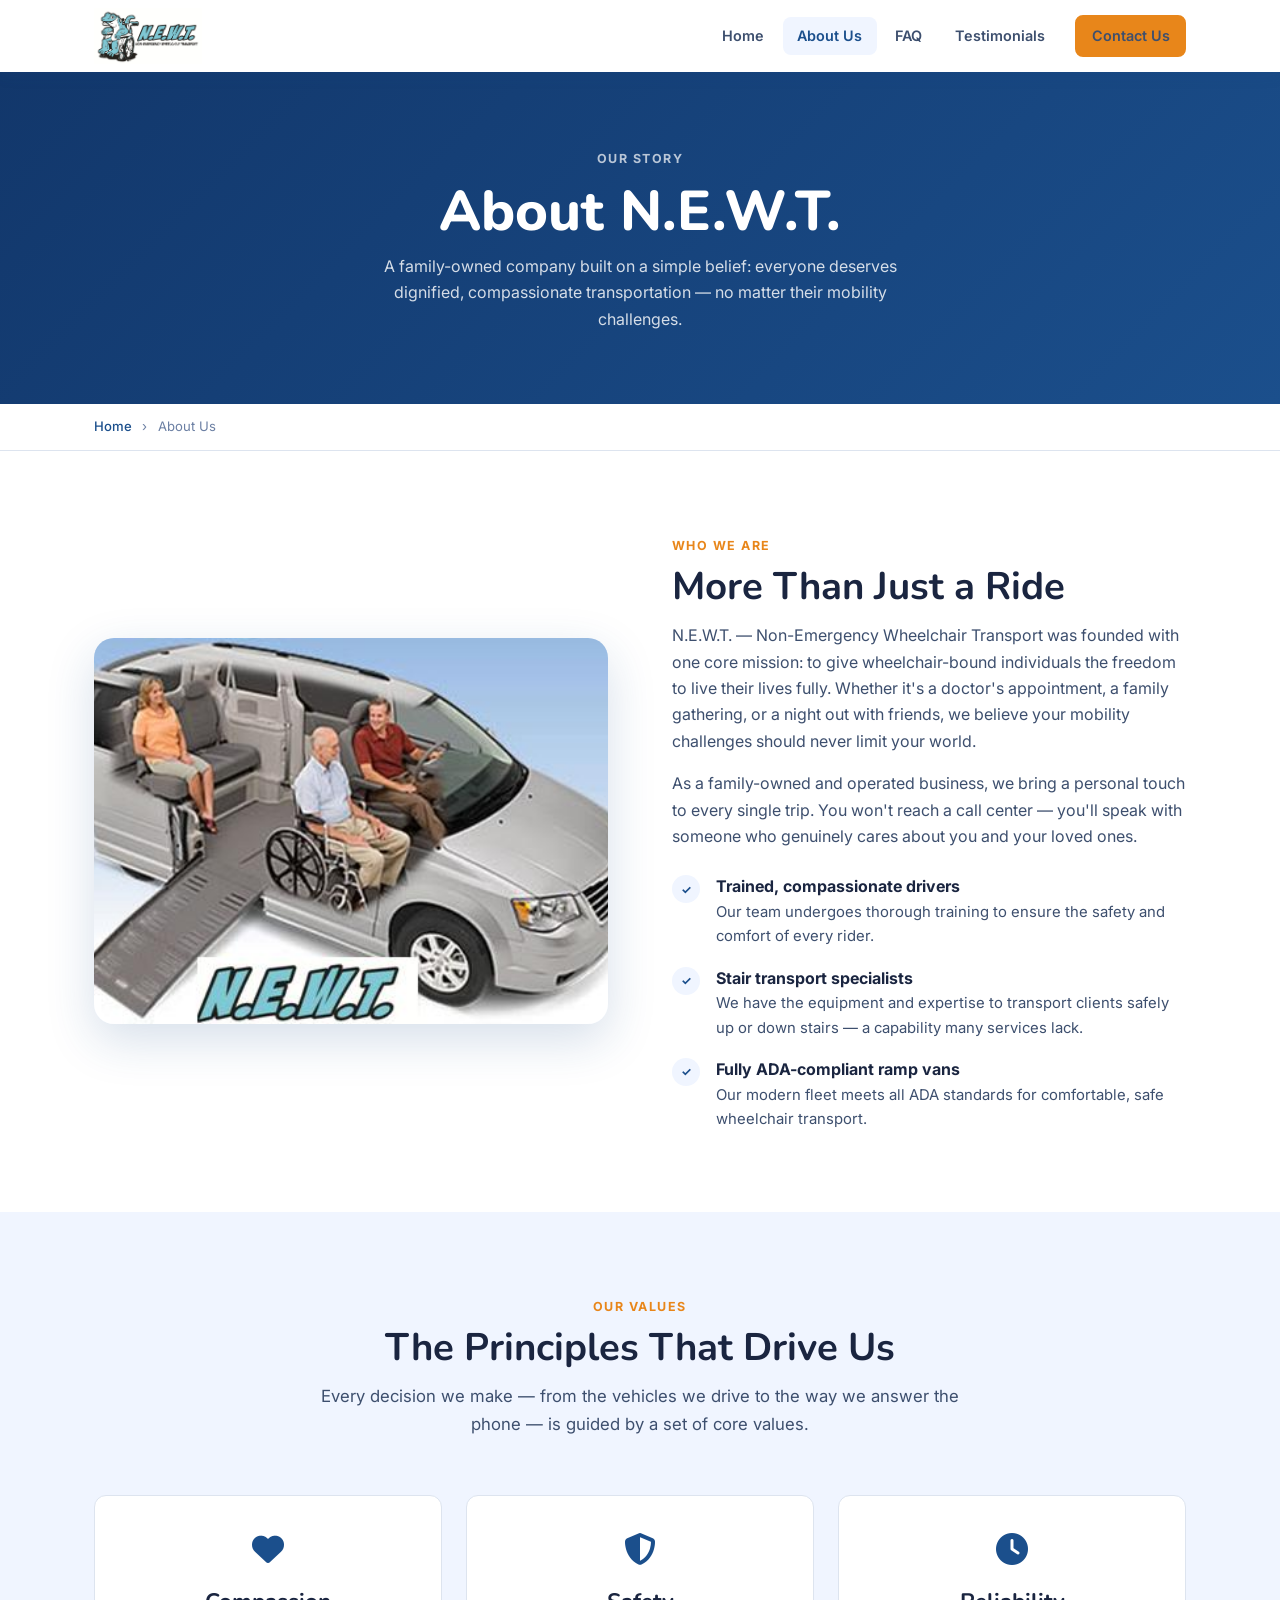
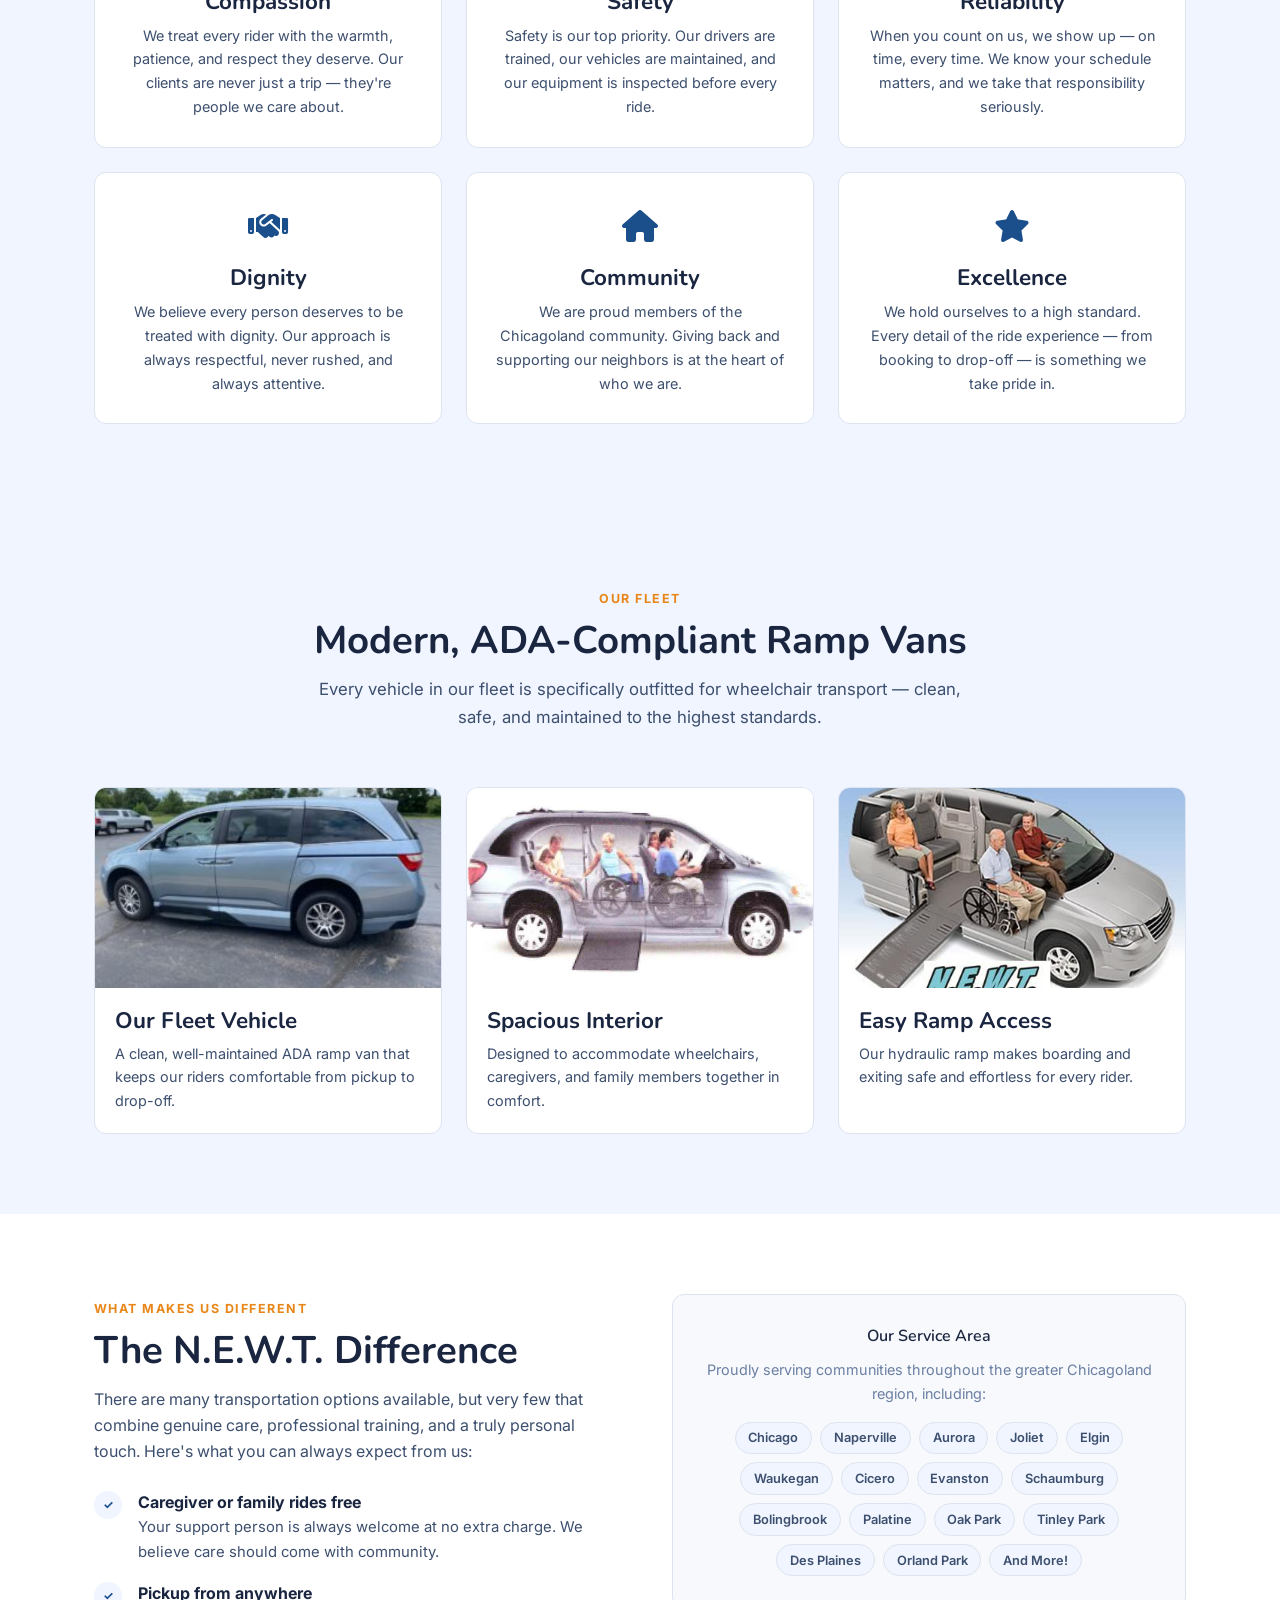
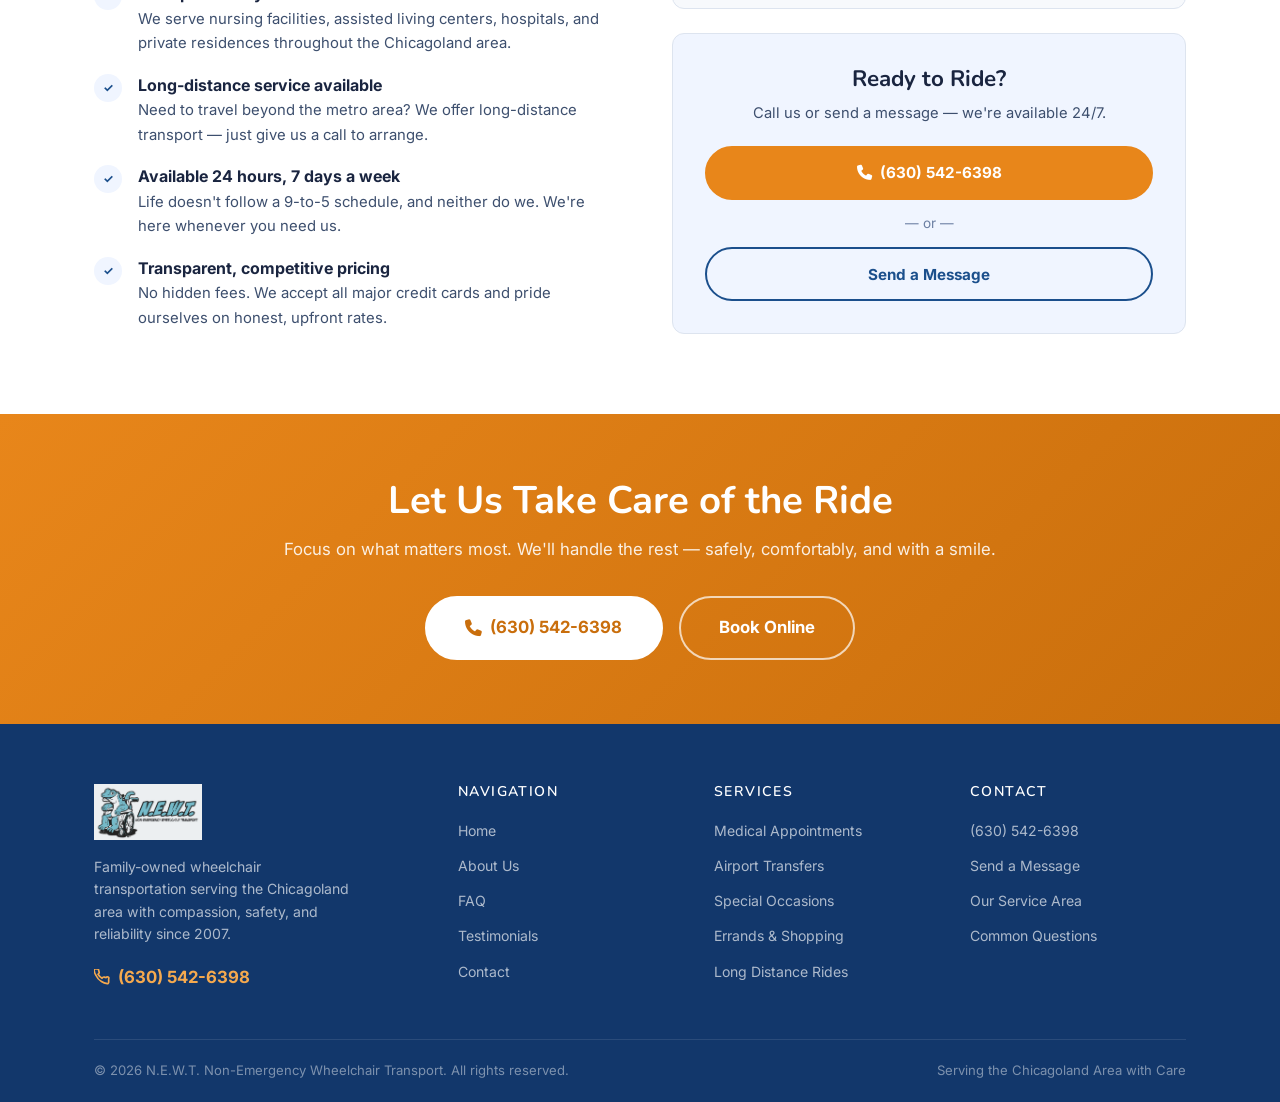
==== commit 48efb687: "Replace all emojis with Font Awesome 6 icons for a cleaner, more professional look Made-with: Cursor" ====
--- a/about.html
+++ b/about.html
@@ -7,6 +7,7 @@
   <title>About Us — N.E.W.T. Non-Emergency Wheelchair Transport</title>
   <link rel="preconnect" href="https://fonts.googleapis.com" />
   <link rel="preconnect" href="https://fonts.gstatic.com" crossorigin />
+  <link rel="stylesheet" href="https://cdnjs.cloudflare.com/ajax/libs/font-awesome/6.5.2/css/all.min.css" />
   <link rel="stylesheet" href="css/styles.css" />
 </head>
 <body>
@@ -107,32 +108,32 @@
       </div>
       <div class="values-grid">
         <div class="value-card fade-up">
-          <div class="value-card-icon">❤️</div>
+          <div class="value-card-icon"><i class="fa-solid fa-heart"></i></div>
           <h3>Compassion</h3>
           <p>We treat every rider with the warmth, patience, and respect they deserve. Our clients are never just a trip — they're people we care about.</p>
         </div>
         <div class="value-card fade-up">
-          <div class="value-card-icon">🛡️</div>
+          <div class="value-card-icon"><i class="fa-solid fa-shield-halved"></i></div>
           <h3>Safety</h3>
           <p>Safety is our top priority. Our drivers are trained, our vehicles are maintained, and our equipment is inspected before every ride.</p>
         </div>
         <div class="value-card fade-up">
-          <div class="value-card-icon">⏰</div>
+          <div class="value-card-icon"><i class="fa-solid fa-clock"></i></div>
           <h3>Reliability</h3>
           <p>When you count on us, we show up — on time, every time. We know your schedule matters, and we take that responsibility seriously.</p>
         </div>
         <div class="value-card fade-up">
-          <div class="value-card-icon">🤝</div>
+          <div class="value-card-icon"><i class="fa-solid fa-handshake"></i></div>
           <h3>Dignity</h3>
           <p>We believe every person deserves to be treated with dignity. Our approach is always respectful, never rushed, and always attentive.</p>
         </div>
         <div class="value-card fade-up">
-          <div class="value-card-icon">🏡</div>
+          <div class="value-card-icon"><i class="fa-solid fa-house"></i></div>
           <h3>Community</h3>
           <p>We are proud members of the Chicagoland community. Giving back and supporting our neighbors is at the heart of who we are.</p>
         </div>
         <div class="value-card fade-up">
-          <div class="value-card-icon">🌟</div>
+          <div class="value-card-icon"><i class="fa-solid fa-star"></i></div>
           <h3>Excellence</h3>
           <p>We hold ourselves to a high standard. Every detail of the ride experience — from booking to drop-off — is something we take pride in.</p>
         </div>
@@ -253,7 +254,7 @@
           <div style="background: var(--light-bg); border: 1px solid var(--border); border-radius: var(--radius); padding: 2rem; margin-top: 1.5rem; text-align:center;">
             <h3 style="margin-bottom: 0.5rem;">Ready to Ride?</h3>
             <p style="font-size: 0.92rem; margin-bottom: 1.25rem;">Call us or send a message — we're available 24/7.</p>
-            <a href="tel:6305426398" class="btn btn-primary" style="width:100%; justify-content:center;">📞 (630) 542-6398</a>
+            <a href="tel:6305426398" class="btn btn-primary" style="width:100%; justify-content:center;"><i class="fa-solid fa-phone"></i> (630) 542-6398</a>
             <div style="margin: 0.75rem 0; color: var(--text-light); font-size: 0.85rem;">— or —</div>
             <a href="contact.html" class="btn btn-outline-dark" style="width:100%; justify-content:center;">Send a Message</a>
           </div>
@@ -268,7 +269,7 @@
       <h2>Let Us Take Care of the Ride</h2>
       <p>Focus on what matters most. We'll handle the rest — safely, comfortably, and with a smile.</p>
       <div class="cta-actions">
-        <a href="tel:6305426398" class="btn btn-white btn-lg">📞 (630) 542-6398</a>
+        <a href="tel:6305426398" class="btn btn-white btn-lg"><i class="fa-solid fa-phone"></i> (630) 542-6398</a>
         <a href="contact.html" class="btn btn-outline btn-lg">Book Online</a>
       </div>
     </div>
--- a/css/styles.css
+++ b/css/styles.css
@@ -319,8 +319,10 @@
   align-items: center;
   justify-content: center;
   flex-shrink: 0;
-  font-size: 0.9rem;
-}
+  font-size: 0.85rem;
+  color: #fff;
+}
+.hero-feature-icon i { color: #fff; }
 .hero-feature p {
   color: rgba(255,255,255,0.85);
   font-size: 0.9rem;
@@ -375,14 +377,16 @@
 .feature-icon {
   width: 52px;
   height: 52px;
-  background: var(--light-bg);
+  background: var(--primary-bg, #eef4ff);
   border-radius: var(--radius);
   display: flex;
   align-items: center;
   justify-content: center;
   margin-bottom: 1.1rem;
-  font-size: 1.4rem;
-}
+  font-size: 1.3rem;
+  color: var(--primary);
+}
+.feature-icon i { color: var(--primary); }
 .feature-card h3 { margin-bottom: 0.5rem; }
 .feature-card p { font-size: 0.92rem; }
 
@@ -410,14 +414,18 @@
 .service-icon {
   width: 40px;
   height: 40px;
-  background: var(--light-bg);
+  background: var(--primary-bg, #eef4ff);
   border-radius: 8px;
   display: flex;
   align-items: center;
   justify-content: center;
-  font-size: 1.2rem;
+  font-size: 1.1rem;
   flex-shrink: 0;
-}
+  color: var(--primary);
+}
+.service-icon i { color: var(--primary); }
+.service-item:hover .service-icon { background: var(--primary); }
+.service-item:hover .service-icon i { color: #fff; }
 .service-item span {
   font-weight: 600;
   font-size: 0.92rem;
@@ -597,7 +605,11 @@
 .vehicle-feat-icon {
   font-size: 1rem;
   flex-shrink: 0;
-}
+  color: var(--primary);
+  width: 20px;
+  text-align: center;
+}
+.vehicle-feat-icon i { color: var(--primary); }
 @media (max-width: 768px) {
   .vehicles-showcase { grid-template-columns: 1fr; }
   .vehicle-main img { height: 220px; }
@@ -730,7 +742,8 @@
   transform: translateY(-4px);
   border-color: transparent;
 }
-.value-card-icon { font-size: 2.2rem; margin-bottom: 0.75rem; }
+.value-card-icon { font-size: 2rem; margin-bottom: 0.75rem; color: var(--primary); }
+.value-card-icon i { color: var(--primary); }
 .value-card h3 { margin-bottom: 0.5rem; }
 .value-card p { font-size: 0.9rem; }
 
@@ -891,6 +904,125 @@
 .form-group select { appearance: none; background-image: url("data:image/svg+xml,%3Csvg xmlns='http://www.w3.org/2000/svg' width='12' height='8' fill='none'%3E%3Cpath d='M1 1l5 5 5-5' stroke='%236b7fa3' stroke-width='1.5' stroke-linecap='round'/%3E%3C/svg%3E"); background-repeat: no-repeat; background-position: right 1rem center; padding-right: 2.5rem; }
 .form-submit { width: 100%; }
 
+/* Form sections */
+.form-section {
+  border: 1.5px solid var(--border);
+  border-radius: var(--radius);
+  padding: 1.5rem;
+  margin-bottom: 1.5rem;
+  background: var(--light-gray);
+}
+.form-section-title {
+  font-family: 'Nunito', sans-serif;
+  font-size: 0.78rem;
+  font-weight: 800;
+  text-transform: uppercase;
+  letter-spacing: 0.1em;
+  color: var(--primary);
+  margin-bottom: 1.25rem;
+  padding-bottom: 0.65rem;
+  border-bottom: 1.5px solid var(--border);
+}
+.form-section .form-group input,
+.form-section .form-group select,
+.form-section .form-group textarea {
+  background: var(--white);
+}
+
+/* Time picker */
+.time-picker, .dob-picker {
+  display: flex;
+  gap: 0.5rem;
+}
+.time-picker select, .dob-picker select {
+  flex: 1;
+  padding: 0.75rem 0.5rem;
+  border: 1.5px solid var(--border);
+  border-radius: var(--radius);
+  font-size: 0.88rem;
+  font-family: 'Inter', sans-serif;
+  color: var(--text-dark);
+  background: var(--white);
+  outline: none;
+  transition: border-color var(--transition), box-shadow var(--transition);
+  appearance: none;
+  text-align: center;
+}
+.time-picker select:focus, .dob-picker select:focus {
+  border-color: var(--primary);
+  box-shadow: 0 0 0 3px rgba(27, 79, 140, 0.1);
+}
+
+/* Radio buttons */
+.radio-group {
+  display: flex;
+  gap: 1.25rem;
+  flex-wrap: wrap;
+  margin-top: 0.35rem;
+}
+.radio-label {
+  display: flex;
+  align-items: center;
+  gap: 0.45rem;
+  font-size: 0.92rem;
+  font-weight: 500;
+  color: var(--text-dark);
+  cursor: pointer;
+}
+.radio-label input[type="radio"] {
+  width: 16px;
+  height: 16px;
+  accent-color: var(--primary);
+  cursor: pointer;
+  flex-shrink: 0;
+}
+
+/* Checkbox */
+.checkbox-label {
+  display: flex;
+  align-items: flex-start;
+  gap: 0.6rem;
+  font-size: 0.9rem;
+  color: var(--text-mid);
+  cursor: pointer;
+  line-height: 1.5;
+}
+.checkbox-label input[type="checkbox"] {
+  width: 16px;
+  height: 16px;
+  accent-color: var(--primary);
+  cursor: pointer;
+  flex-shrink: 0;
+  margin-top: 2px;
+}
+
+/* Form hint */
+.form-hint {
+  font-size: 0.82rem;
+  color: var(--text-light);
+  margin-bottom: 0.4rem;
+  margin-top: -0.1rem;
+}
+
+/* Required asterisk */
+.req { color: #e85b1a; }
+
+/* Terms box */
+.terms-box {
+  background: var(--white);
+  border: 1.5px solid var(--border);
+  border-radius: var(--radius);
+  padding: 1rem 1.25rem;
+  font-size: 0.85rem;
+  color: var(--text-mid);
+  line-height: 1.65;
+  max-height: 140px;
+  overflow-y: auto;
+}
+
+/* 3-col form row for city/state/zip */
+.form-row.three-col { grid-template-columns: 2fr 1fr 1fr; }
+
 .success-message {
   display: none;
   background: #ecfdf5;
@@ -1024,6 +1156,8 @@
   .contact-info-card { position: static; }
   .values-grid { grid-template-columns: 1fr 1fr; }
   .form-row { grid-template-columns: 1fr; }
+  .form-row.three-col { grid-template-columns: 1fr; }
+  .time-picker, .dob-picker { flex-wrap: wrap; }
   .nav-links { display: none; }
   .hamburger { display: flex; }
   .features-grid { grid-template-columns: 1fr; }
